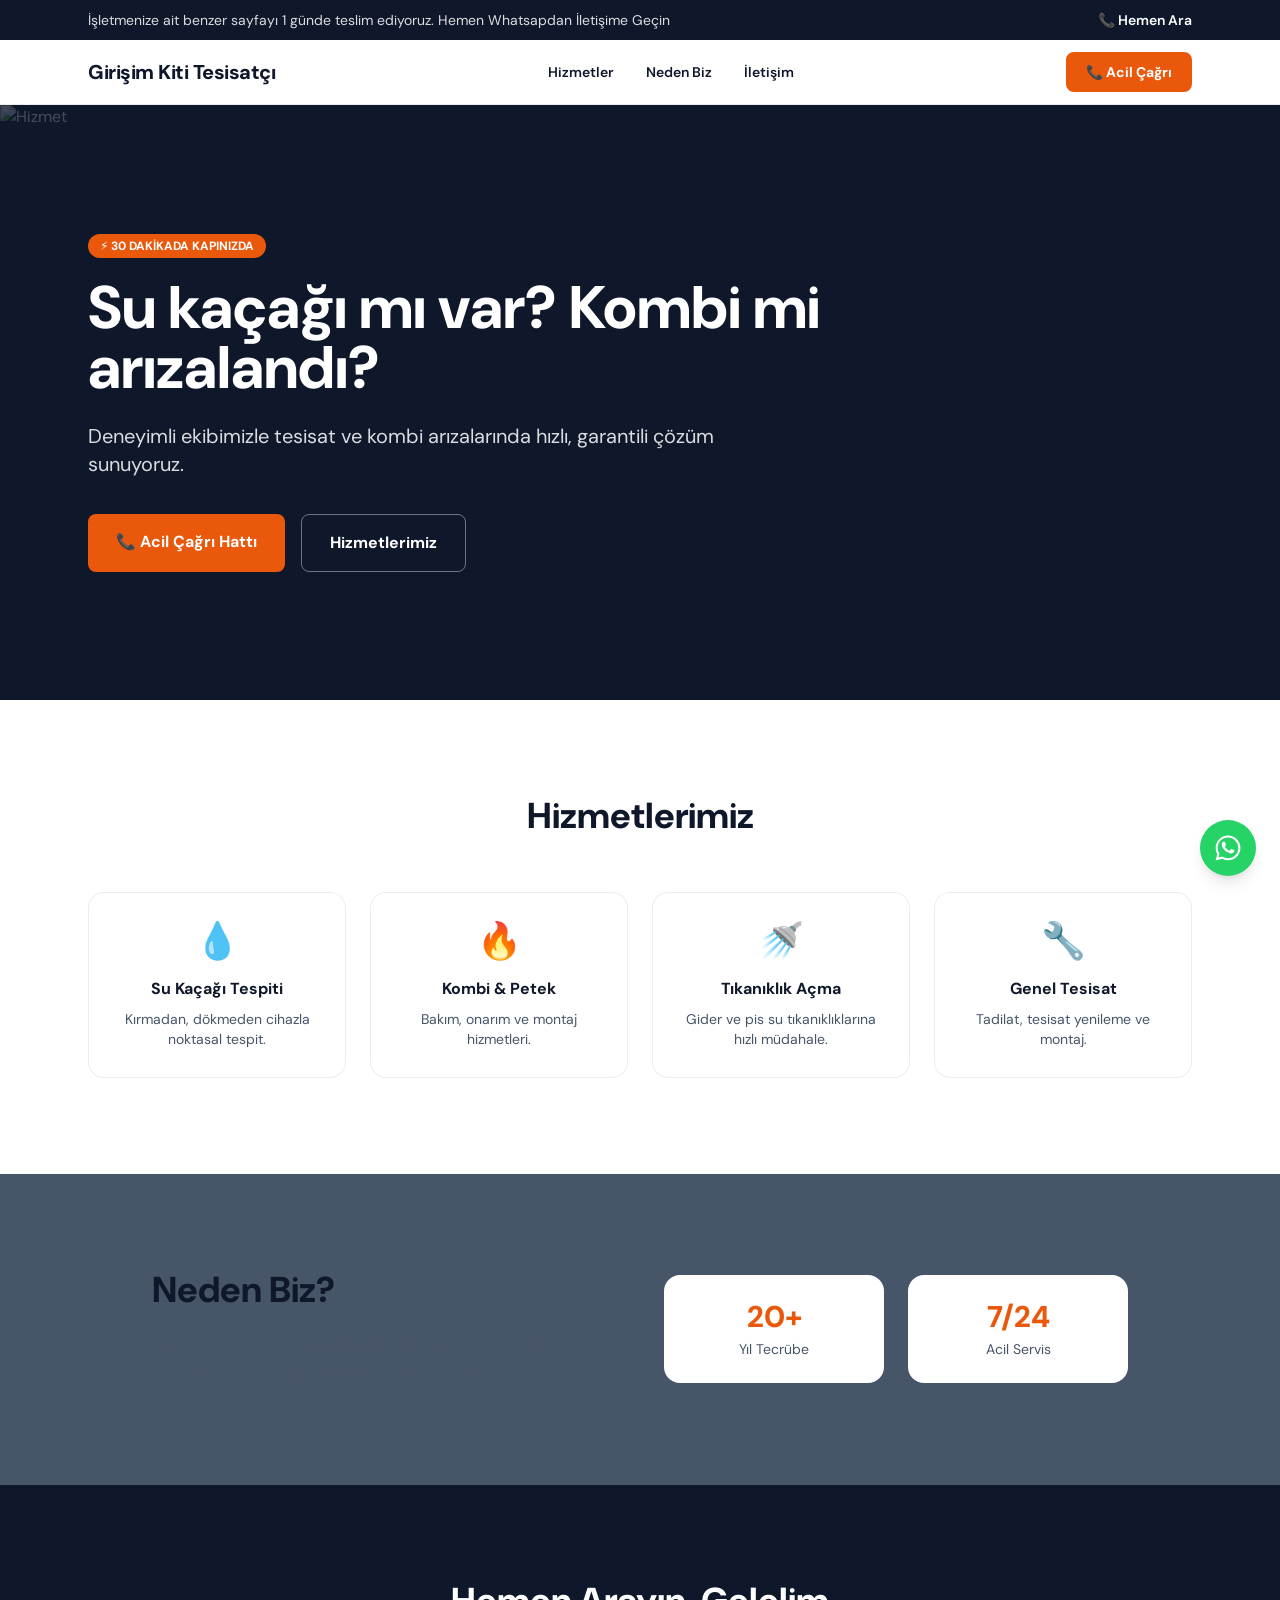
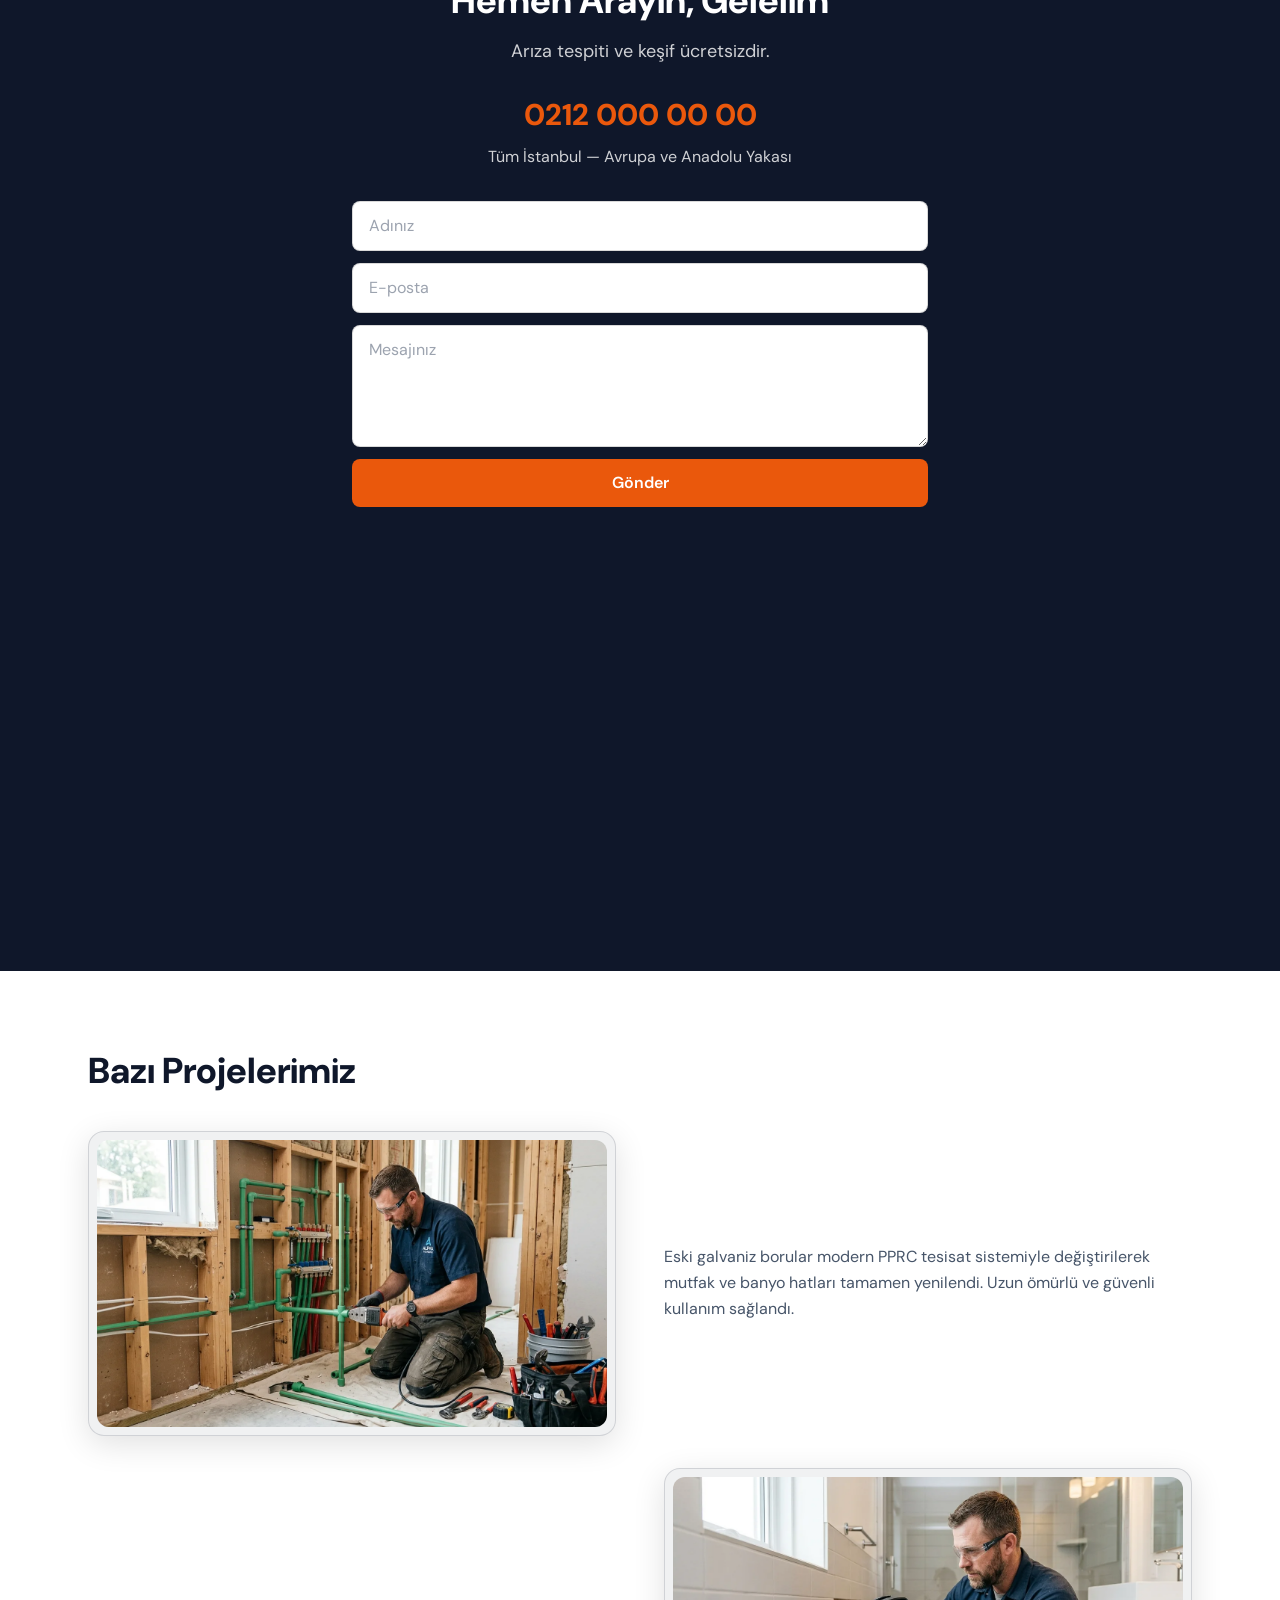
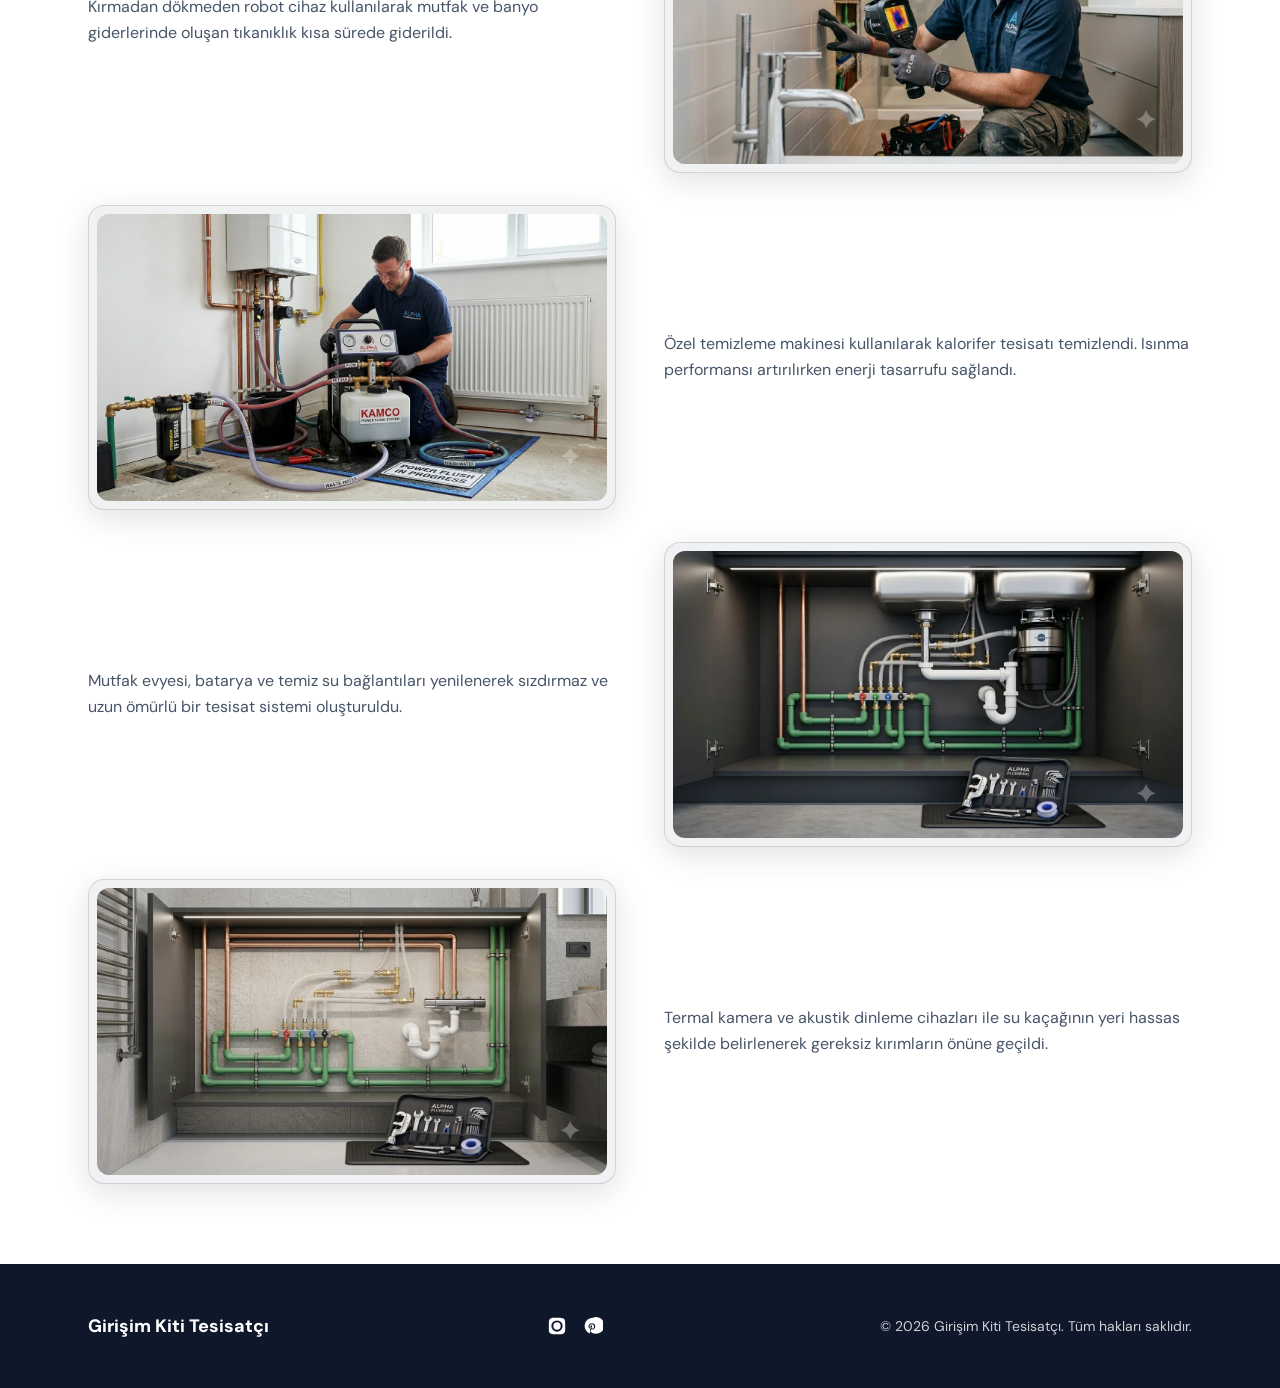
==== samples/girisim-kiti-tesisatci/index.html @ dbe8e526 "örnek usta sitesi eklendi" ====
<!doctype html>
<!-- İçerik şablonu — HİZMET (Usta tarzı). base-hizmet'i devralır. -->
<!--
  WebForge taban layout — HİZMET (yerel hizmet/Usta tarzı, açık, turuncu, Plus Jakarta Sans).
-->
<html lang="tr">
<head>
  
  <meta charset="UTF-8">
  <meta name="viewport" content="width=device-width, initial-scale=1.0">

  <title>Acil Tesisat ve Kombi Servisi</title>
  <meta name="description" content="7/24 acil tesisat, su kaçağı ve kombi servisi. Hızlı, garantili çözüm.">
  <meta name="keywords" content="tesisat, su kaçağı, kombi servisi, acil servis">

  <meta property="og:title" content="Acil Tesisat ve Kombi Servisi">
  <meta property="og:description" content="7/24 acil tesisat, su kaçağı ve kombi servisi. Hızlı, garantili çözüm.">
  <meta property="og:image" content="images/hero.webp">
  <meta property="og:url" content="index.html">
  <meta property="og:type" content="website">

  <!-- JSON-LD (LocalBusiness; yalnız ana sayfa/iletişim). -->
  

  <!-- Seçilen gövde fontu (#6; generator-only). fontLink yoksa base layout'un kendi font <link>'i
       geçerli kalır. theme.css'teki --font-sans bu fontu gövdeye uygular. -->
  
    <link rel="preconnect" href="https://fonts.googleapis.com">
    <link rel="preconnect" href="https://fonts.gstatic.com" crossorigin="crossorigin">
    <link href="https://fonts.googleapis.com/css2?family=DM+Sans:wght@400;500;600;700;800&amp;display=swap" rel="stylesheet">
  

  <!-- Renkler theme.css (CSS custom property); style.css Tailwind CLI ile purge edilmiş tek dosya.
       theme.css ÖNCE yüklenir ki style.css'teki var(--color-*) referansları çözülsün. CDN YOK. -->
  <link rel="stylesheet" href="css/theme.css">
  <link rel="stylesheet" href="css/style.css">

  <!-- Sticky navbar anchor düzeltmesi: #bölüm'e tıklanınca bölüm başlığı sticky header'ın ALTINDA
       kalsın (üstüne binmesin) + yumuşak kaydırma. Tek yerden tüm sayfalara uygulanır. -->
  <style>
    html { scroll-behavior: smooth; scroll-padding-top: 5rem; }
  </style>

  <!-- Search Console doğrulama -->
  
  <!-- Google Analytics (GA4) -->
  
  <!-- Meta (Facebook) Pixel -->
  

  <link rel="preconnect" href="https://fonts.googleapis.com">
  <link rel="preconnect" href="https://fonts.gstatic.com" crossorigin>
  <link href="https://fonts.googleapis.com/css2?family=Plus+Jakarta+Sans:wght@400;500;600;700;800&amp;display=swap" rel="stylesheet">
</head>
<body class="antialiased min-h-screen flex flex-col" style="font-family:var(--font-sans, 'Plus Jakarta Sans',system-ui,sans-serif); background: var(--color-bg); color: var(--color-text);">

  <!-- Üst bilgi şeridi: 7/24 + telefon -->
  <div class="text-sm" style="background: var(--color-text); color: rgba(255,255,255,.85);">
    <div class="max-w-6xl mx-auto px-6 h-10 flex items-center justify-between">
      <span data-feature="announcement">İşletmenize ait benzer sayfayı 1 günde teslim ediyoruz. Hemen Whatsapdan İletişime Geçin</span>
      
      <a href="tel:905066492433" class="font-semibold hover:opacity-80" style="color:#fff;">📞 Hemen Ara</a>
    </div>
  </div>

  <!-- Navbar (sticky beyaz) -->
  <header class="sticky top-0 z-40 border-b" style="background: var(--color-bg); border-color: rgba(0,0,0,.07);">
    <nav class="max-w-6xl mx-auto px-6 h-16 flex items-center justify-between">
      <a href="index.html" class="text-xl font-extrabold tracking-tight" style="color: var(--color-text);">
        <span>Girişim Kiti Tesisatçı</span>
      </a>
      <ul class="hidden md:flex items-center gap-8 text-sm font-semibold">
        <li>
          <a href="#hizmetler" class="transition hover:opacity-70" style="color: var(--color-text);">Hizmetler</a>
        </li>
        <li>
          <a href="#neden-biz" class="transition hover:opacity-70" style="color: var(--color-text);">Neden Biz</a>
        </li>
        <li>
          <a href="#iletisim" class="transition hover:opacity-70" style="color: var(--color-text);">İletişim</a>
        </li>
      </ul>
      <a href="#iletisim" class="hidden md:inline-block text-sm font-bold px-5 py-2.5 rounded-lg transition hover:opacity-90" style="background: var(--color-primary); color:#fff;">📞 Acil Çağrı</a>
      <button type="button" id="nav_toggle" class="md:hidden" aria-label="Menü">
        <span class="block w-6 h-0.5 mb-1" style="background: var(--color-text);"></span>
        <span class="block w-6 h-0.5 mb-1" style="background: var(--color-text);"></span>
        <span class="block w-6 h-0.5" style="background: var(--color-text);"></span>
      </button>
    </nav>
  </header>

  <main class="flex-1">

  <!-- ============================== Hero ============================== -->
  <section class="relative" style="background: var(--color-text); color:#fff;">
    <img id="hero_image" alt="Hizmet" class="absolute inset-0 w-full h-full object-cover transition duration-300 hover:scale-105" style="opacity:.22;" src="https://images.unsplash.com/photo-1581244277943-fe4a9c777189?auto=format&amp;fit=crop&amp;w=1400&amp;q=80">
    <div class="relative max-w-6xl mx-auto px-6 py-24 md:py-32">
      <span id="hero_badge" class="inline-block text-xs font-bold px-3 py-1 rounded-full mb-5 transition duration-300 hover:scale-105" style="background: var(--color-primary); color:#fff;">⚡ 30 DAKİKADA KAPINIZDA</span>
      <h1 id="hero_title" class="text-4xl md:text-6xl font-extrabold leading-[1.1] max-w-3xl transition duration-300 hover:scale-105">Su kaçağı mı var? Kombi mi arızalandı?</h1>
      <p id="hero_text" class="text-lg md:text-xl mt-6 max-w-2xl transition duration-300 hover:scale-105" style="color: rgba(255,255,255,.85);">Deneyimli ekibimizle tesisat ve kombi arızalarında hızlı, garantili çözüm sunuyoruz.</p>
      <div class="mt-9 flex flex-wrap gap-4">
        <a id="hero_cta" href="#iletisim" class="font-bold px-7 py-4 rounded-lg transition hover:opacity-90 duration-300 hover:scale-105" style="background: var(--color-primary); color:#fff;">📞 Acil Çağrı Hattı</a>
        <a href="#hizmetler" class="font-bold px-7 py-4 rounded-lg border transition hover:bg-white hover:text-black" style="border-color: rgba(255,255,255,.4); color:#fff;">Hizmetlerimiz</a>
      </div>
    </div>
  </section>

  <!-- ============================== Hizmetler (Collection: services) ============================== -->
  <section id="hizmetler" class="py-20 md:py-24">
    <div class="max-w-6xl mx-auto px-6">
      <div class="text-center max-w-2xl mx-auto mb-14">
        <h2 id="services_heading" class="text-3xl md:text-4xl font-extrabold transition duration-300 hover:scale-105">Hizmetlerimiz</h2>
      </div>
      <div id="services_list" data-collection="services" class="grid sm:grid-cols-2 lg:grid-cols-4 gap-6">
        <template id="services_list__tpl">
          <div class="p-7 rounded-2xl border text-center transition hover:shadow-lg" style="background: var(--color-bg); border-color: rgba(0,0,0,.07);">
            <div data-field="icon" class="text-4xl mb-4">💧</div>
            <h3 data-field="title" class="font-bold mb-2">Başlık</h3>
            <p data-field="text" class="text-sm" style="color: var(--color-secondary);">Açıklama</p>
          </div>
        </template>
        <div class="p-7 rounded-2xl border text-center transition hover:shadow-lg" style="background: var(--color-bg); border-color: rgba(0,0,0,.07);">
          <div data-field="icon" class="text-4xl mb-4">💧</div>
          <h3 data-field="title" class="font-bold mb-2">Su Kaçağı Tespiti</h3>
          <p data-field="text" class="text-sm" style="color: var(--color-secondary);">Kırmadan, dökmeden cihazla noktasal tespit.</p>
        </div>
        <div class="p-7 rounded-2xl border text-center transition hover:shadow-lg" style="background: var(--color-bg); border-color: rgba(0,0,0,.07);">
          <div data-field="icon" class="text-4xl mb-4">🔥</div>
          <h3 data-field="title" class="font-bold mb-2">Kombi &amp; Petek</h3>
          <p data-field="text" class="text-sm" style="color: var(--color-secondary);">Bakım, onarım ve montaj hizmetleri.</p>
        </div>
        <div class="p-7 rounded-2xl border text-center transition hover:shadow-lg" style="background: var(--color-bg); border-color: rgba(0,0,0,.07);">
          <div data-field="icon" class="text-4xl mb-4">🚿</div>
          <h3 data-field="title" class="font-bold mb-2">Tıkanıklık Açma</h3>
          <p data-field="text" class="text-sm" style="color: var(--color-secondary);">Gider ve pis su tıkanıklıklarına hızlı müdahale.</p>
        </div>
        <div class="p-7 rounded-2xl border text-center transition hover:shadow-lg" style="background: var(--color-bg); border-color: rgba(0,0,0,.07);">
          <div data-field="icon" class="text-4xl mb-4">🔧</div>
          <h3 data-field="title" class="font-bold mb-2">Genel Tesisat</h3>
          <p data-field="text" class="text-sm" style="color: var(--color-secondary);">Tadilat, tesisat yenileme ve montaj.</p>
        </div>
      </div>
    </div>
  </section>

  <!-- ============================== Neden Biz (vizyon/güven) ============================== -->
  <section id="neden-biz" class="py-20 md:py-24" style="background: var(--color-accent);">
    <div class="max-w-5xl mx-auto px-6 grid md:grid-cols-2 gap-12 items-center">
      <div>
        <h2 id="about_heading" class="text-3xl md:text-4xl font-extrabold mb-5 transition duration-300 hover:scale-105">Neden Biz?</h2>
        <p id="vision_text" class="text-lg leading-relaxed transition duration-300 hover:scale-105" style="color: var(--color-secondary);">20 yılı aşkın tecrübe, şeffaf fiyatlandırma ve işçilik garantisi. İşi ilk seferde doğru yapıyoruz.</p>
      </div>
      <div class="grid grid-cols-2 gap-6">
        <div class="p-6 rounded-2xl text-center" style="background: var(--color-bg);">
          <div class="text-3xl font-extrabold" style="color: var(--color-primary);">20+</div>
          <div class="text-sm mt-1" style="color: var(--color-secondary);">Yıl Tecrübe</div>
        </div>
        <div class="p-6 rounded-2xl text-center" style="background: var(--color-bg);">
          <div class="text-3xl font-extrabold" style="color: var(--color-primary);">7/24</div>
          <div class="text-sm mt-1" style="color: var(--color-secondary);">Acil Servis</div>
        </div>
      </div>
    </div>
  </section>

  <!-- ============================== İletişim ============================== -->
  <section id="iletisim" class="py-20 md:py-24" style="background: var(--color-text); color:#fff;">
    <div class="max-w-3xl mx-auto px-6 text-center">
      <h2 id="contact_heading" class="text-3xl md:text-4xl font-extrabold mb-4 transition duration-300 hover:scale-105">Hemen Arayın, Gelelim</h2>
      <p id="contact_text" class="text-lg mb-8 transition duration-300 hover:scale-105" style="color: rgba(255,255,255,.8);">Arıza tespiti ve keşif ücretsizdir.</p>
      <p id="phone_text" class="font-extrabold text-3xl mb-3 transition duration-300 hover:scale-105" style="color: var(--color-primary);">0212 000 00 00</p>
      <p id="address_text" style="color: rgba(255,255,255,.8);" class="transition duration-300 hover:scale-105">Tüm İstanbul — Avrupa ve Anadolu Yakası</p>

      <!-- İletişim formu (etkinse; paylaşılan fragment — çok-sağlayıcı + AJAX + honeypot). -->
      
  <form data-feature="contactForm" method="post" class="max-w-xl mx-auto mt-8 flex flex-col gap-3 text-left" action="https://formsubmit.co/ajax/girisimkiti@hotmail.com">
    <!-- Web3Forms gizli erişim anahtarı (yalnız web3forms sağlayıcısında dolu). -->
    
    <!-- Honeypot (spam tuzağı): insan görmez/boş bırakır, bot doldurur → gönderim reddedilir. -->
    <input type="text" tabindex="-1" autocomplete="off" aria-hidden="true" name="_honey" style="position:absolute;left:-9999px;width:1px;height:1px;opacity:0;">
    <input type="text" name="name" placeholder="Adınız" required class="px-4 py-3 rounded-lg border" style="border-color: rgba(0,0,0,.15);">
    <input type="email" name="email" placeholder="E-posta" required class="px-4 py-3 rounded-lg border" style="border-color: rgba(0,0,0,.15);">
    <textarea name="message" placeholder="Mesajınız" rows="4" required class="px-4 py-3 rounded-lg border" style="border-color: rgba(0,0,0,.15);"></textarea>
    <button type="submit" class="font-semibold px-6 py-3 rounded-lg" style="background: var(--color-primary); color:#fff;">Gönder</button>
    <!-- AJAX durum mesajı (main.js doldurur); JS yoksa gizli kalır. Metinler data-* attribute'larında. -->
    <p data-form-status hidden role="status" aria-live="polite" class="text-sm mt-1" data-success="Mesajınız alındı, teşekkürler! En kısa sürede dönüş yapacağız." data-error="Mesaj gönderilemedi. Lütfen tekrar deneyin veya bizi telefonla arayın."></p>
  </form>


      <div data-feature="googleMaps" class="mt-12">
        <iframe width="100%" height="320" class="rounded-2xl" style="border:0;" loading="lazy" referrerpolicy="no-referrer-when-downgrade" title="Harita" src="https://www.google.com/maps?q=%C3%9Csk%C3%BCdar%2C+%C4%B0stanbul&amp;output=embed"></iframe>
      </div>
    </div>
  </section>

  <!-- Request 2 — kullanıcı-tanımlı özel section'lar (herhangi bir template'e eklenebilir). -->
  <section id="projects" class="py-16 md:py-20"><div class="max-w-6xl mx-auto px-6"><h2 class="text-3xl md:text-4xl font-extrabold mb-10" style="color: var(--color-text);">Bazı Projelerimiz</h2><div id="projects__items" data-collection="projects" class="flex flex-col gap-8"><div data-card class="flex flex-col md:flex-row gap-8 md:gap-12 items-center"><div class="wf-glass rounded-2xl p-2 md:w-1/2"><img data-field="image" src="images/projects_1.webp?v=1" alt="" class="rounded-xl w-full aspect-video object-cover"></div><div data-field="text" class="md:w-1/2 leading-relaxed" style="color: var(--color-secondary);">Eski galvaniz borular modern PPRC tesisat sistemiyle değiştirilerek mutfak ve banyo hatları tamamen yenilendi. Uzun ömürlü ve güvenli kullanım sağlandı.</div></div><div data-card class="flex flex-col md:flex-row-reverse gap-8 md:gap-12 items-center"><div class="wf-glass rounded-2xl p-2 md:w-1/2"><img data-field="image" src="images/projects_2.webp?v=1" alt="" class="rounded-xl w-full aspect-video object-cover"></div><div data-field="text" class="md:w-1/2 leading-relaxed" style="color: var(--color-secondary);">Kırmadan dökmeden robot cihaz kullanılarak mutfak ve banyo giderlerinde oluşan tıkanıklık kısa sürede giderildi.</div></div><div data-card class="flex flex-col md:flex-row gap-8 md:gap-12 items-center"><div class="wf-glass rounded-2xl p-2 md:w-1/2"><img data-field="image" src="images/projects_3.webp?v=1" alt="" class="rounded-xl w-full aspect-video object-cover"></div><div data-field="text" class="md:w-1/2 leading-relaxed" style="color: var(--color-secondary);">Özel temizleme makinesi kullanılarak kalorifer tesisatı temizlendi. Isınma performansı artırılırken enerji tasarrufu sağlandı.</div></div><div data-card class="flex flex-col md:flex-row-reverse gap-8 md:gap-12 items-center"><div class="wf-glass rounded-2xl p-2 md:w-1/2"><img data-field="image" src="images/projects_4.webp?v=1" alt="" class="rounded-xl w-full aspect-video object-cover"></div><div data-field="text" class="md:w-1/2 leading-relaxed" style="color: var(--color-secondary);">Mutfak evyesi, batarya ve temiz su bağlantıları yenilenerek sızdırmaz ve uzun ömürlü bir tesisat sistemi oluşturuldu.</div></div><div data-card class="flex flex-col md:flex-row gap-8 md:gap-12 items-center"><div class="wf-glass rounded-2xl p-2 md:w-1/2"><img data-field="image" src="images/projects_5.webp?v=1" alt="" class="rounded-xl w-full aspect-video object-cover"></div><div data-field="text" class="md:w-1/2 leading-relaxed" style="color: var(--color-secondary);">Termal kamera ve akustik dinleme cihazları ile su kaçağının yeri hassas şekilde belirlenerek gereksiz kırımların önüne geçildi.</div></div></div></div></section>
</main>

  <footer class="py-12 mt-auto" style="background: var(--color-text); color: var(--color-bg);">
    <div class="max-w-6xl mx-auto px-6 flex flex-col md:flex-row justify-between items-center gap-6">
      <span class="font-extrabold text-lg">Girişim Kiti Tesisatçı</span>
      <div class="flex items-center gap-4">
        <a data-social="instagram" href="https://instagram.com/girisimkiti" aria-label="Instagram" rel="noopener" target="_blank" class="hover:opacity-70 transition inline-flex"><svg xmlns="http://www.w3.org/2000/svg" viewBox="0 0 24 24" fill="currentColor" aria-hidden="true" class="w-5 h-5"><path d="M12 2.2c3.2 0 3.6 0 4.85.07 1.17.05 1.8.25 2.23.41.56.22.96.48 1.38.9.42.42.68.82.9 1.38.16.42.36 1.06.41 2.23.06 1.27.07 1.65.07 4.85s-.01 3.58-.07 4.85c-.05 1.17-.25 1.8-.41 2.23a3.7 3.7 0 0 1-.9 1.38c-.42.42-.82.68-1.38.9-.42.16-1.06.36-2.23.41-1.27.06-1.65.07-4.85.07s-3.58-.01-4.85-.07c-1.17-.05-1.8-.25-2.23-.41a3.7 3.7 0 0 1-1.38-.9 3.7 3.7 0 0 1-.9-1.38c-.16-.42-.36-1.06-.41-2.23C2.21 15.58 2.2 15.2 2.2 12s.01-3.58.07-4.85c.05-1.17.25-1.8.41-2.23.22-.56.48-.96.9-1.38.42-.42.82-.68 1.38-.9.42-.16 1.06-.36 2.23-.41C8.42 2.21 8.8 2.2 12 2.2zm0 3.05A6.75 6.75 0 1 0 18.75 12 6.75 6.75 0 0 0 12 5.25zm0 11.13A4.38 4.38 0 1 1 16.38 12 4.38 4.38 0 0 1 12 16.38zm6.96-11.4a1.58 1.58 0 1 1-1.57-1.58 1.58 1.58 0 0 1 1.57 1.58z" /></svg></a><a data-social="pinterest" href="https://www.shopier.com/girisimkiti" aria-label="Pinterest" rel="noopener" target="_blank" class="hover:opacity-70 transition inline-flex"><svg xmlns="http://www.w3.org/2000/svg" viewBox="0 0 24 24" fill="currentColor" aria-hidden="true" class="w-5 h-5"><path d="M12 2a10 10 0 0 0-3.65 19.32c-.05-.78-.1-1.98.02-2.83.11-.78.72-4.98.72-4.98s-.18-.37-.18-.92c0-.86.5-1.5 1.12-1.5.53 0 .79.4.79.88 0 .53-.34 1.33-.51 2.07-.15.62.31 1.12.92 1.12 1.1 0 1.95-1.16 1.95-2.84 0-1.48-1.07-2.52-2.59-2.52a2.69 2.69 0 0 0-2.8 2.7c0 .53.2 1.1.46 1.42.05.06.06.11.04.18l-.17.69c-.03.11-.09.14-.21.08-.78-.36-1.27-1.5-1.27-2.42 0-1.97 1.43-3.78 4.13-3.78 2.17 0 3.85 1.55 3.85 3.61 0 2.16-1.36 3.89-3.25 3.89-.63 0-1.23-.33-1.43-.72l-.39 1.49c-.14.55-.52 1.23-.78 1.65A10 10 0 1 0 12 2z" /></svg></a>
      </div>
      <p class="text-sm opacity-80">
        <span>© 2026</span>
        <span>Girişim Kiti Tesisatçı</span>. Tüm hakları saklıdır.
      </p>
    </div>
  </footer>

  

  <!-- Mobil sabit iletişim çubuğu (alt; tel/whatsapp kısayolları). -->
  <div data-feature="mobileContactBar" class="md:hidden fixed bottom-0 inset-x-0 flex z-40" style="background: var(--color-primary); color: #fff;">
    <a href="tel:905066492433" class="flex-1 text-center py-3 font-semibold">📞 Ara</a>
    <a href="https://wa.me/905066492433?text=Merhaba%2C+Hizmet+%C5%9Fablonunun+benzerinden+firmam+i%C3%A7in+yapt%C4%B1rmak+istiyorum." class="flex-1 text-center py-3 font-semibold" target="_blank" rel="noopener">💬 WhatsApp</a>
  </div>

  <!-- WhatsApp sabit buton (inline SVG logo; ikon fontu/CDN yok). -->
  <a data-feature="whatsapp" href="https://wa.me/905066492433?text=Merhaba%2C+Hizmet+%C5%9Fablonunun+benzerinden+firmam+i%C3%A7in+yapt%C4%B1rmak+istiyorum." class="hidden md:flex fixed bottom-6 right-6 w-14 h-14 rounded-full shadow-lg items-center justify-center z-50 transition hover:scale-105" style="background: #25D366; color: #fff;" target="_blank" rel="noopener" aria-label="WhatsApp ile yazın">
    <svg viewBox="0 0 24 24" width="30" height="30" fill="currentColor" aria-hidden="true">
      <path d="M12.04 2.01c-5.46 0-9.9 4.44-9.9 9.9 0 1.74.46 3.45 1.33 4.95L2.05 22l5.26-1.38a9.86 9.86 0 0 0 4.73 1.21h.01c5.46 0 9.9-4.44 9.9-9.9 0-2.64-1.03-5.13-2.9-7A9.84 9.84 0 0 0 12.04 2zm0 1.67c2.2 0 4.27.86 5.83 2.42a8.2 8.2 0 0 1 2.41 5.82c0 4.54-3.7 8.23-8.24 8.23-1.5 0-2.97-.4-4.26-1.17l-.3-.18-3.12.82.83-3.04-.2-.31a8.17 8.17 0 0 1-1.25-4.35c0-4.54 3.69-8.24 8.24-8.24zm4.52 9.94c-.25-.12-1.47-.72-1.69-.8-.23-.09-.39-.13-.56.12-.16.24-.64.8-.78.97-.15.16-.29.18-.54.06-.25-.13-1.05-.39-2-1.23a7.5 7.5 0 0 1-1.38-1.72c-.14-.25-.01-.38.11-.5.11-.12.25-.3.37-.44.13-.15.17-.25.25-.42.08-.16.04-.31-.02-.43-.06-.12-.56-1.35-.77-1.84-.2-.48-.41-.42-.56-.42l-.48-.01c-.17 0-.43.06-.66.31-.22.25-.86.85-.86 2.07 0 1.22.89 2.4 1.01 2.56.13.17 1.75 2.67 4.23 3.74.59.26 1.05.41 1.41.52.59.19 1.13.16 1.56.1.47-.07 1.47-.6 1.67-1.18.21-.58.21-1.07.15-1.18-.06-.1-.22-.16-.47-.29z" />
    </svg>
  </a>

  <!-- "Yukarı çık" butonu. -->
  <button type="button" id="back_to_top" data-feature="backToTop" class="fixed bottom-6 left-6 rounded-full w-11 h-11 shadow-lg z-40" style="background: var(--color-primary); color: #fff;" aria-label="Yukarı çık">↑</button>

  <!-- Çerez/KVKK onay bandı. -->
  

  <script src="js/main.js"></script>

</body>
</html>
---- samples/girisim-kiti-tesisatci/css/theme.css ----
/* WebForge — tema renkleri (CSS custom property). Editör yalnız bu değerleri değiştirir; Tailwind yeniden derlenmez. */
:root {
  --color-bg: #ffffff;
  --color-primary: #ea580c;
  --color-secondary: #475569;
  --color-text: #0f172a;
  --color-accent: #475569;
  --font-sans: 'DM Sans', system-ui, sans-serif;
}

/* WebForge — yeniden kullanılabilir cam (glassmorphic) kart; tema-duyarlı, her zeminde görünür. */
.wf-glass {
  background: color-mix(in srgb, var(--color-text) 6%, transparent);
  border: 1px solid color-mix(in srgb, var(--color-text) 14%, transparent);
  -webkit-backdrop-filter: blur(12px);
  backdrop-filter: blur(12px);
  box-shadow: 0 8px 32px rgba(0, 0, 0, 0.12);
}
---- samples/girisim-kiti-tesisatci/css/style.css ----
*,:after,:before{--tw-border-spacing-x:0;--tw-border-spacing-y:0;--tw-translate-x:0;--tw-translate-y:0;--tw-rotate:0;--tw-skew-x:0;--tw-skew-y:0;--tw-scale-x:1;--tw-scale-y:1;--tw-pan-x: ;--tw-pan-y: ;--tw-pinch-zoom: ;--tw-scroll-snap-strictness:proximity;--tw-gradient-from-position: ;--tw-gradient-via-position: ;--tw-gradient-to-position: ;--tw-ordinal: ;--tw-slashed-zero: ;--tw-numeric-figure: ;--tw-numeric-spacing: ;--tw-numeric-fraction: ;--tw-ring-inset: ;--tw-ring-offset-width:0px;--tw-ring-offset-color:#fff;--tw-ring-color:rgba(59,130,246,.5);--tw-ring-offset-shadow:0 0 #0000;--tw-ring-shadow:0 0 #0000;--tw-shadow:0 0 #0000;--tw-shadow-colored:0 0 #0000;--tw-blur: ;--tw-brightness: ;--tw-contrast: ;--tw-grayscale: ;--tw-hue-rotate: ;--tw-invert: ;--tw-saturate: ;--tw-sepia: ;--tw-drop-shadow: ;--tw-backdrop-blur: ;--tw-backdrop-brightness: ;--tw-backdrop-contrast: ;--tw-backdrop-grayscale: ;--tw-backdrop-hue-rotate: ;--tw-backdrop-invert: ;--tw-backdrop-opacity: ;--tw-backdrop-saturate: ;--tw-backdrop-sepia: ;--tw-contain-size: ;--tw-contain-layout: ;--tw-contain-paint: ;--tw-contain-style: }::backdrop{--tw-border-spacing-x:0;--tw-border-spacing-y:0;--tw-translate-x:0;--tw-translate-y:0;--tw-rotate:0;--tw-skew-x:0;--tw-skew-y:0;--tw-scale-x:1;--tw-scale-y:1;--tw-pan-x: ;--tw-pan-y: ;--tw-pinch-zoom: ;--tw-scroll-snap-strictness:proximity;--tw-gradient-from-position: ;--tw-gradient-via-position: ;--tw-gradient-to-position: ;--tw-ordinal: ;--tw-slashed-zero: ;--tw-numeric-figure: ;--tw-numeric-spacing: ;--tw-numeric-fraction: ;--tw-ring-inset: ;--tw-ring-offset-width:0px;--tw-ring-offset-color:#fff;--tw-ring-color:rgba(59,130,246,.5);--tw-ring-offset-shadow:0 0 #0000;--tw-ring-shadow:0 0 #0000;--tw-shadow:0 0 #0000;--tw-shadow-colored:0 0 #0000;--tw-blur: ;--tw-brightness: ;--tw-contrast: ;--tw-grayscale: ;--tw-hue-rotate: ;--tw-invert: ;--tw-saturate: ;--tw-sepia: ;--tw-drop-shadow: ;--tw-backdrop-blur: ;--tw-backdrop-brightness: ;--tw-backdrop-contrast: ;--tw-backdrop-grayscale: ;--tw-backdrop-hue-rotate: ;--tw-backdrop-invert: ;--tw-backdrop-opacity: ;--tw-backdrop-saturate: ;--tw-backdrop-sepia: ;--tw-contain-size: ;--tw-contain-layout: ;--tw-contain-paint: ;--tw-contain-style: }/*! tailwindcss v3.4.17 | MIT License | https://tailwindcss.com*/*,:after,:before{border:0 solid #e5e7eb;box-sizing:border-box}:after,:before{--tw-content:""}:host,html{line-height:1.5;-webkit-text-size-adjust:100%;font-family:ui-sans-serif,system-ui,sans-serif,Apple Color Emoji,Segoe UI Emoji,Segoe UI Symbol,Noto Color Emoji;font-feature-settings:normal;font-variation-settings:normal;-moz-tab-size:4;-o-tab-size:4;tab-size:4;-webkit-tap-highlight-color:transparent}body{line-height:inherit;margin:0}hr{border-top-width:1px;color:inherit;height:0}abbr:where([title]){-webkit-text-decoration:underline dotted;text-decoration:underline dotted}h1,h2,h3,h4,h5,h6{font-size:inherit;font-weight:inherit}a{color:inherit;text-decoration:inherit}b,strong{font-weight:bolder}code,kbd,pre,samp{font-family:ui-monospace,SFMono-Regular,Menlo,Monaco,Consolas,Liberation Mono,Courier New,monospace;font-feature-settings:normal;font-size:1em;font-variation-settings:normal}small{font-size:80%}sub,sup{font-size:75%;line-height:0;position:relative;vertical-align:baseline}sub{bottom:-.25em}sup{top:-.5em}table{border-collapse:collapse;border-color:inherit;text-indent:0}button,input,optgroup,select,textarea{color:inherit;font-family:inherit;font-feature-settings:inherit;font-size:100%;font-variation-settings:inherit;font-weight:inherit;letter-spacing:inherit;line-height:inherit;margin:0;padding:0}button,select{text-transform:none}button,input:where([type=button]),input:where([type=reset]),input:where([type=submit]){-webkit-appearance:button;background-color:transparent;background-image:none}:-moz-focusring{outline:auto}:-moz-ui-invalid{box-shadow:none}progress{vertical-align:baseline}::-webkit-inner-spin-button,::-webkit-outer-spin-button{height:auto}[type=search]{-webkit-appearance:textfield;outline-offset:-2px}::-webkit-search-decoration{-webkit-appearance:none}::-webkit-file-upload-button{-webkit-appearance:button;font:inherit}summary{display:list-item}blockquote,dd,dl,figure,h1,h2,h3,h4,h5,h6,hr,p,pre{margin:0}fieldset{margin:0}fieldset,legend{padding:0}menu,ol,ul{list-style:none;margin:0;padding:0}dialog{padding:0}textarea{resize:vertical}input::-moz-placeholder,textarea::-moz-placeholder{color:#9ca3af;opacity:1}input::placeholder,textarea::placeholder{color:#9ca3af;opacity:1}[role=button],button{cursor:pointer}:disabled{cursor:default}audio,canvas,embed,iframe,img,object,svg,video{display:block;vertical-align:middle}img,video{height:auto;max-width:100%}[hidden]:where(:not([hidden=until-found])){display:none}.fixed{position:fixed}.absolute{position:absolute}.relative{position:relative}.sticky{position:sticky}.inset-0{inset:0}.inset-x-0{left:0;right:0}.bottom-0{bottom:0}.bottom-6{bottom:1.5rem}.left-6{left:1.5rem}.right-6{right:1.5rem}.top-0{top:0}.z-40{z-index:40}.z-50{z-index:50}.mx-auto{margin-left:auto;margin-right:auto}.mb-1{margin-bottom:.25rem}.mb-10{margin-bottom:2.5rem}.mb-14{margin-bottom:3.5rem}.mb-2{margin-bottom:.5rem}.mb-3{margin-bottom:.75rem}.mb-4{margin-bottom:1rem}.mb-5{margin-bottom:1.25rem}.mb-8{margin-bottom:2rem}.mt-1{margin-top:.25rem}.mt-12{margin-top:3rem}.mt-6{margin-top:1.5rem}.mt-8{margin-top:2rem}.mt-9{margin-top:2.25rem}.mt-auto{margin-top:auto}.block{display:block}.inline-block{display:inline-block}.inline{display:inline}.flex{display:flex}.inline-flex{display:inline-flex}.grid{display:grid}.hidden{display:none}.aspect-video{aspect-ratio:16/9}.h-0\.5{height:.125rem}.h-10{height:2.5rem}.h-11{height:2.75rem}.h-14{height:3.5rem}.h-16{height:4rem}.h-5{height:1.25rem}.h-full{height:100%}.min-h-screen{min-height:100vh}.w-11{width:2.75rem}.w-14{width:3.5rem}.w-5{width:1.25rem}.w-6{width:1.5rem}.w-full{width:100%}.max-w-2xl{max-width:42rem}.max-w-3xl{max-width:48rem}.max-w-5xl{max-width:64rem}.max-w-6xl{max-width:72rem}.max-w-xl{max-width:36rem}.flex-1{flex:1 1 0%}.grid-cols-2{grid-template-columns:repeat(2,minmax(0,1fr))}.flex-col{flex-direction:column}.flex-wrap{flex-wrap:wrap}.items-center{align-items:center}.justify-center{justify-content:center}.justify-between{justify-content:space-between}.gap-12{gap:3rem}.gap-3{gap:.75rem}.gap-4{gap:1rem}.gap-6{gap:1.5rem}.gap-8{gap:2rem}.rounded-2xl{border-radius:1rem}.rounded-full{border-radius:9999px}.rounded-lg{border-radius:.5rem}.rounded-xl{border-radius:.75rem}.border{border-width:1px}.border-b{border-bottom-width:1px}.object-cover{-o-object-fit:cover;object-fit:cover}.p-2{padding:.5rem}.p-6{padding:1.5rem}.p-7{padding:1.75rem}.px-3{padding-left:.75rem;padding-right:.75rem}.px-4{padding-left:1rem;padding-right:1rem}.px-5{padding-left:1.25rem;padding-right:1.25rem}.px-6{padding-left:1.5rem;padding-right:1.5rem}.px-7{padding-left:1.75rem;padding-right:1.75rem}.py-1{padding-bottom:.25rem;padding-top:.25rem}.py-12{padding-bottom:3rem;padding-top:3rem}.py-16{padding-bottom:4rem;padding-top:4rem}.py-2\.5{padding-bottom:.625rem;padding-top:.625rem}.py-20{padding-bottom:5rem;padding-top:5rem}.py-24{padding-bottom:6rem;padding-top:6rem}.py-3{padding-bottom:.75rem;padding-top:.75rem}.py-4{padding-bottom:1rem;padding-top:1rem}.text-left{text-align:left}.text-center{text-align:center}.text-3xl{font-size:1.875rem;line-height:2.25rem}.text-4xl{font-size:2.25rem;line-height:2.5rem}.text-lg{font-size:1.125rem;line-height:1.75rem}.text-sm{font-size:.875rem;line-height:1.25rem}.text-xl{font-size:1.25rem;line-height:1.75rem}.text-xs{font-size:.75rem;line-height:1rem}.font-bold{font-weight:700}.font-extrabold{font-weight:800}.font-semibold{font-weight:600}.leading-\[1\.1\]{line-height:1.1}.leading-relaxed{line-height:1.625}.tracking-tight{letter-spacing:-.025em}.antialiased{-webkit-font-smoothing:antialiased;-moz-osx-font-smoothing:grayscale}.opacity-80{opacity:.8}.shadow-lg{--tw-shadow:0 10px 15px -3px rgba(0,0,0,.1),0 4px 6px -4px rgba(0,0,0,.1);--tw-shadow-colored:0 10px 15px -3px var(--tw-shadow-color),0 4px 6px -4px var(--tw-shadow-color);box-shadow:var(--tw-ring-offset-shadow,0 0 #0000),var(--tw-ring-shadow,0 0 #0000),var(--tw-shadow)}.transition{transition-duration:.15s;transition-property:color,background-color,border-color,text-decoration-color,fill,stroke,opacity,box-shadow,transform,filter,-webkit-backdrop-filter;transition-property:color,background-color,border-color,text-decoration-color,fill,stroke,opacity,box-shadow,transform,filter,backdrop-filter;transition-property:color,background-color,border-color,text-decoration-color,fill,stroke,opacity,box-shadow,transform,filter,backdrop-filter,-webkit-backdrop-filter;transition-timing-function:cubic-bezier(.4,0,.2,1)}.duration-300{transition-duration:.3s}.hover\:scale-105:hover{--tw-scale-x:1.05;--tw-scale-y:1.05;transform:translate(var(--tw-translate-x),var(--tw-translate-y)) rotate(var(--tw-rotate)) skewX(var(--tw-skew-x)) skewY(var(--tw-skew-y)) scaleX(var(--tw-scale-x)) scaleY(var(--tw-scale-y))}.hover\:bg-white:hover{--tw-bg-opacity:1;background-color:rgb(255 255 255/var(--tw-bg-opacity,1))}.hover\:text-black:hover{--tw-text-opacity:1;color:rgb(0 0 0/var(--tw-text-opacity,1))}.hover\:opacity-70:hover{opacity:.7}.hover\:opacity-80:hover{opacity:.8}.hover\:opacity-90:hover{opacity:.9}.hover\:shadow-lg:hover{--tw-shadow:0 10px 15px -3px rgba(0,0,0,.1),0 4px 6px -4px rgba(0,0,0,.1);--tw-shadow-colored:0 10px 15px -3px var(--tw-shadow-color),0 4px 6px -4px var(--tw-shadow-color);box-shadow:var(--tw-ring-offset-shadow,0 0 #0000),var(--tw-ring-shadow,0 0 #0000),var(--tw-shadow)}@media (min-width:640px){.sm\:grid-cols-2{grid-template-columns:repeat(2,minmax(0,1fr))}}@media (min-width:768px){.md\:inline-block{display:inline-block}.md\:flex{display:flex}.md\:hidden{display:none}.md\:w-1\/2{width:50%}.md\:grid-cols-2{grid-template-columns:repeat(2,minmax(0,1fr))}.md\:flex-row{flex-direction:row}.md\:flex-row-reverse{flex-direction:row-reverse}.md\:gap-12{gap:3rem}.md\:py-20{padding-bottom:5rem;padding-top:5rem}.md\:py-24{padding-bottom:6rem;padding-top:6rem}.md\:py-32{padding-bottom:8rem;padding-top:8rem}.md\:text-4xl{font-size:2.25rem;line-height:2.5rem}.md\:text-6xl{font-size:3.75rem;line-height:1}.md\:text-xl{font-size:1.25rem;line-height:1.75rem}}@media (min-width:1024px){.lg\:grid-cols-4{grid-template-columns:repeat(4,minmax(0,1fr))}}
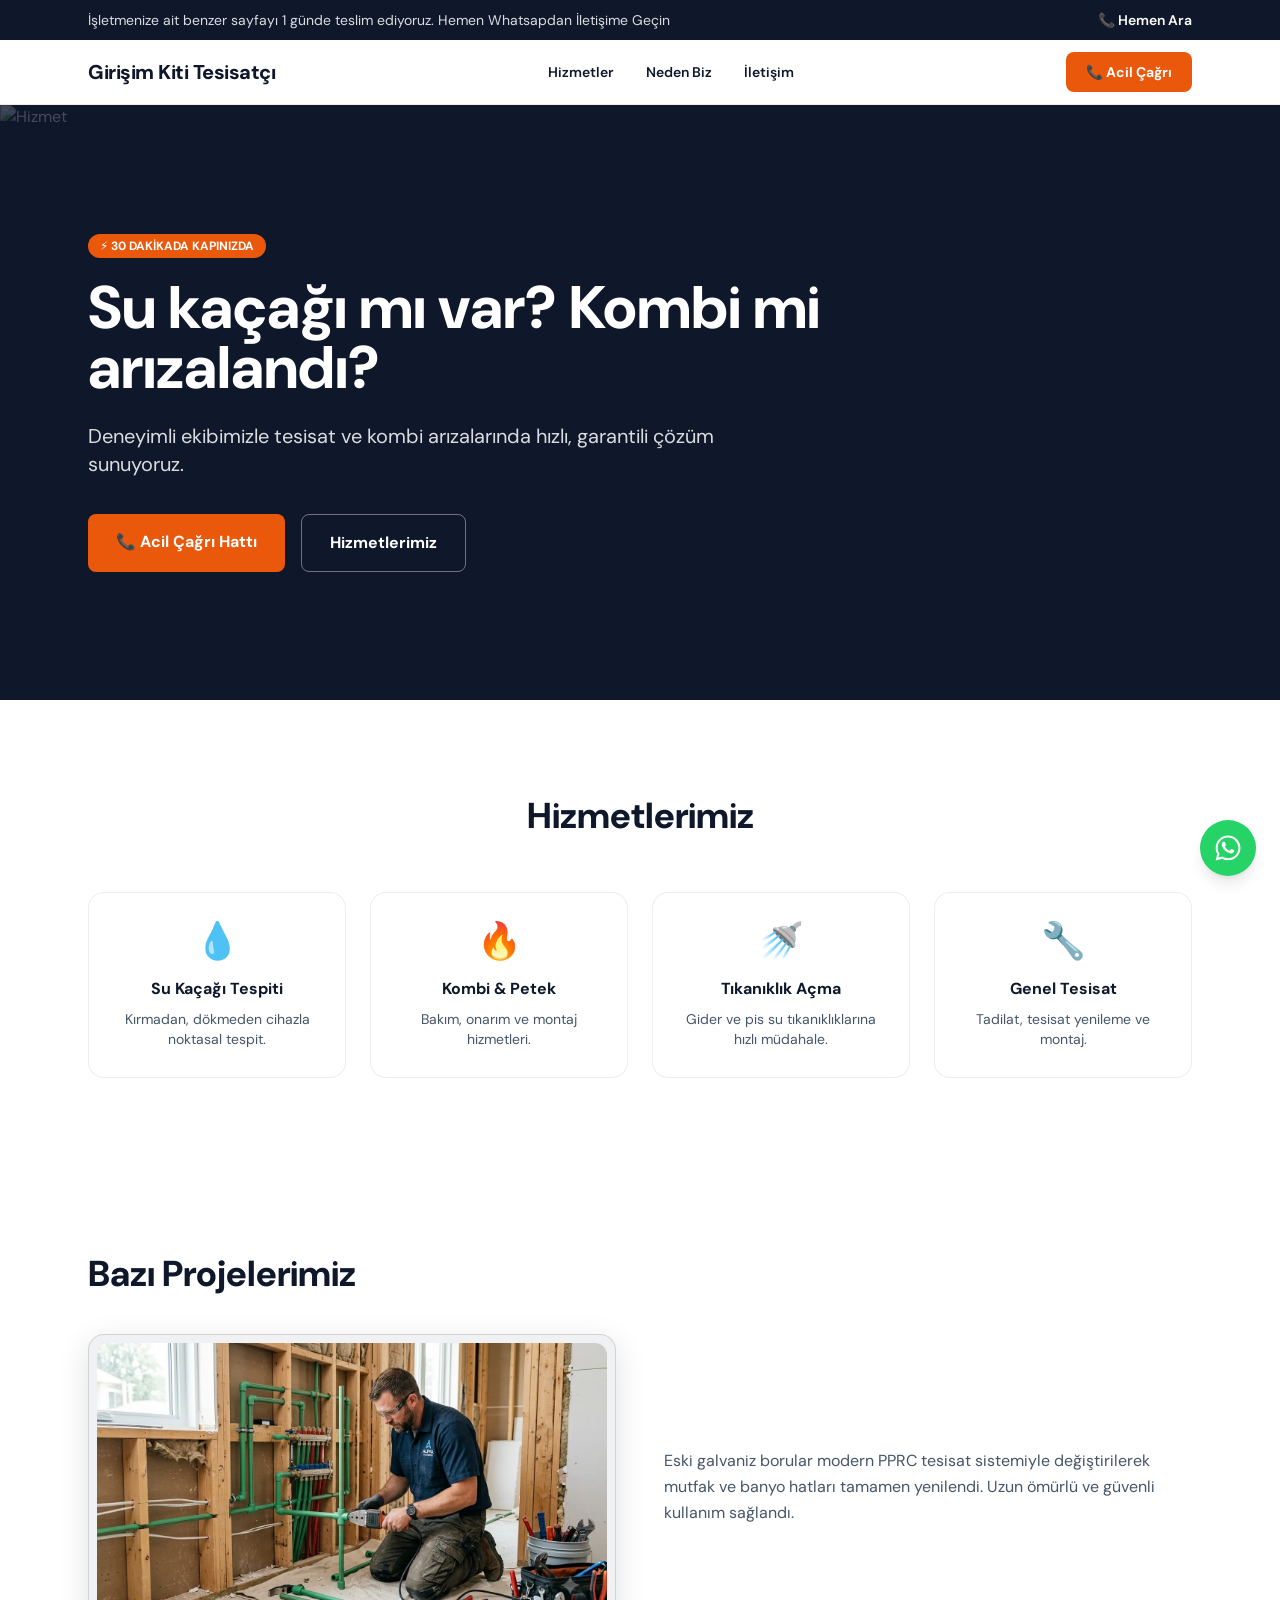
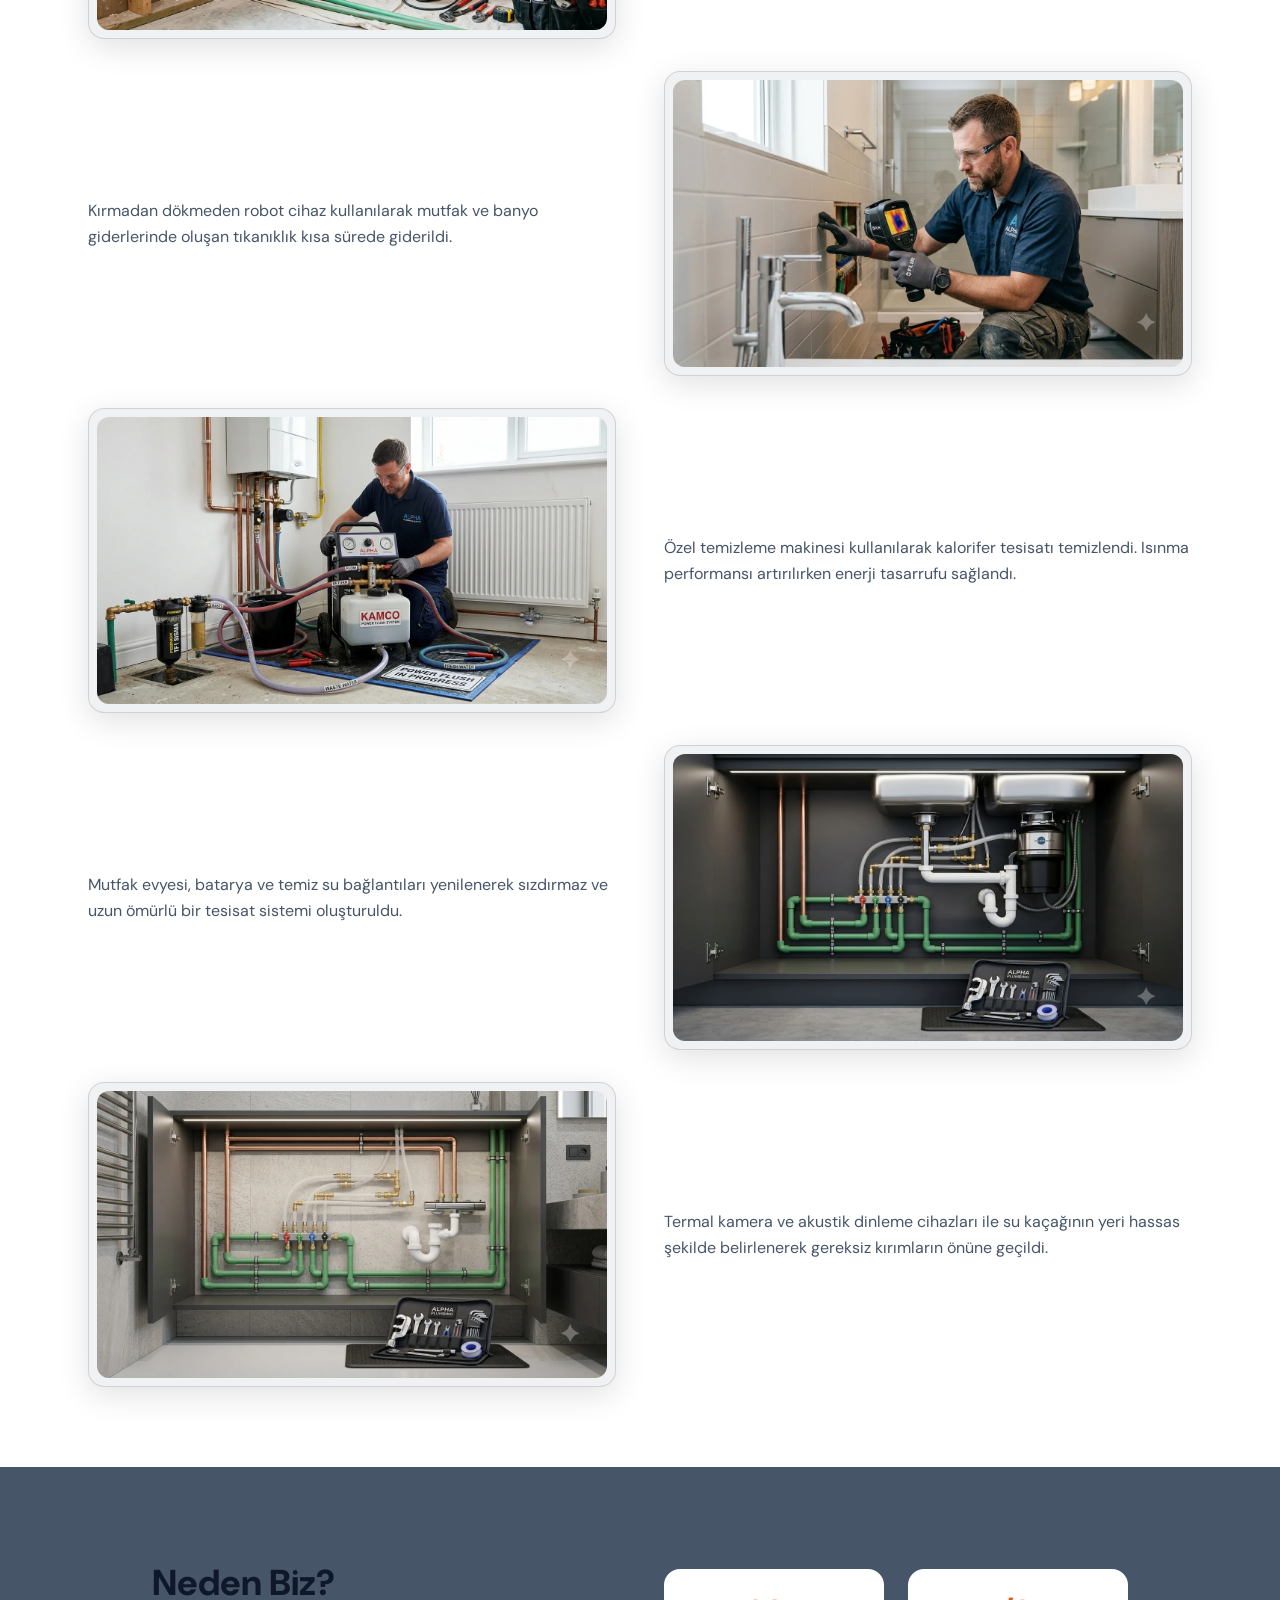
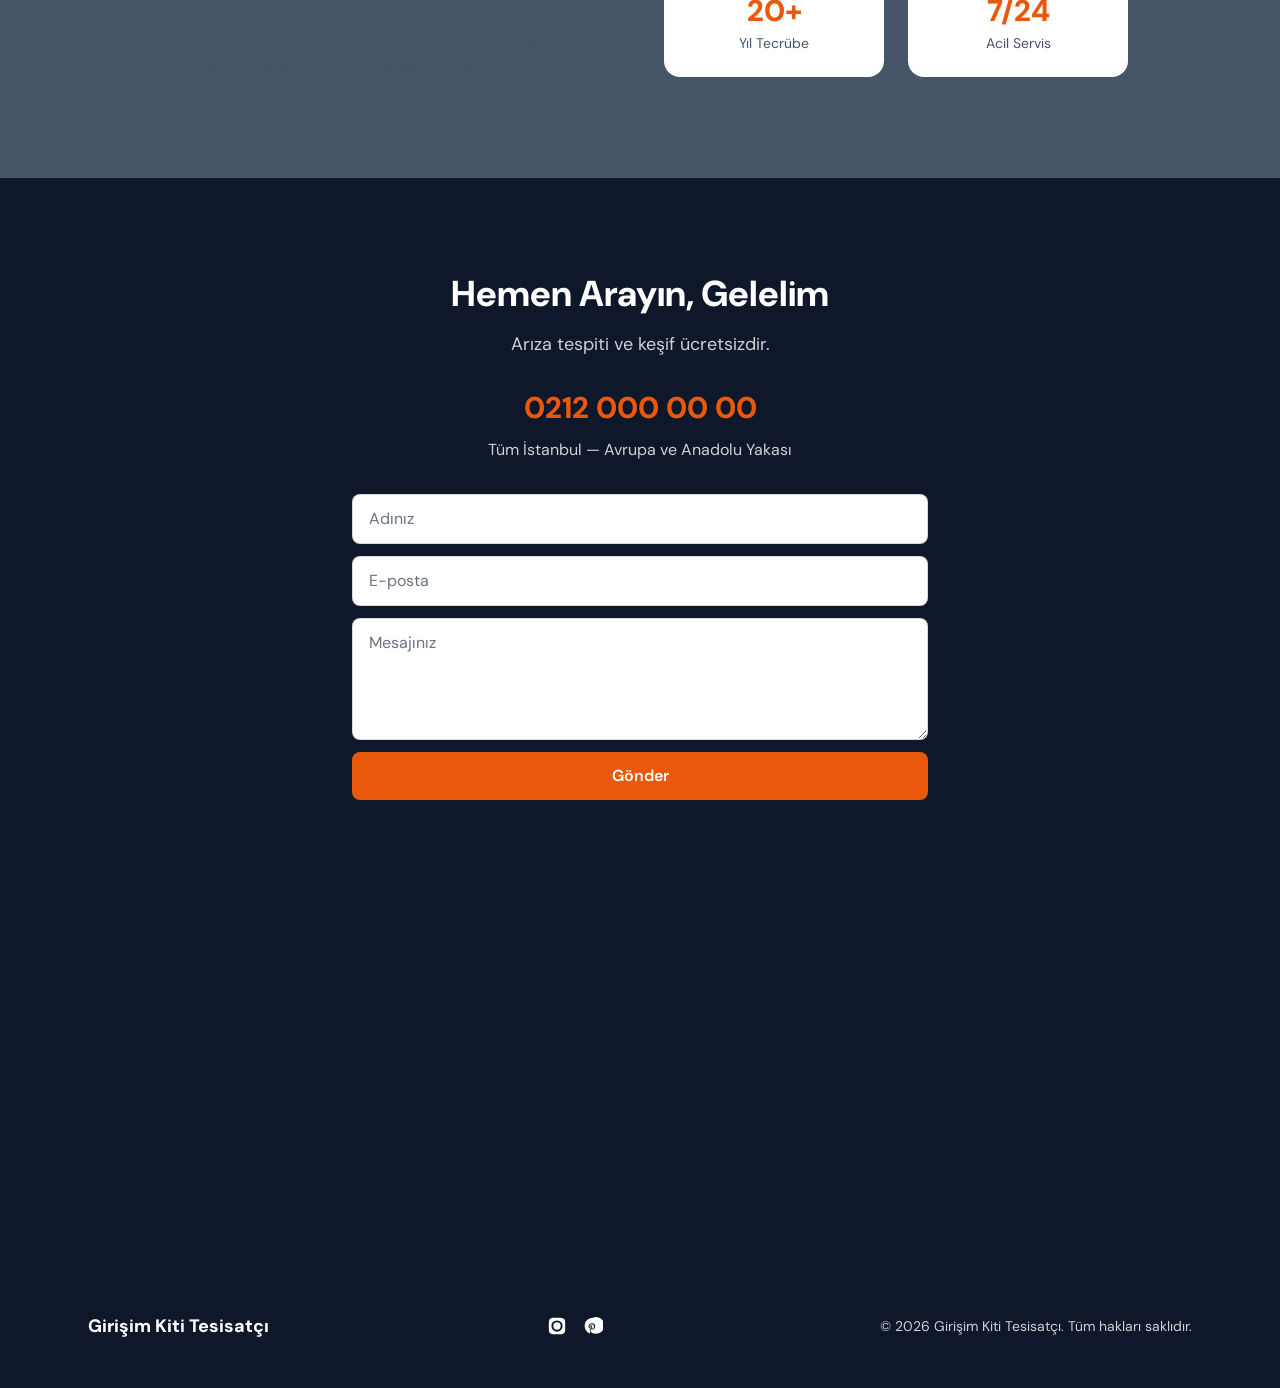
==== commit 95fa0ac2: "Tesisatçı örnek sitesi güncellendi" ====
--- a/samples/girisim-kiti-tesisatci/index.html
+++ b/samples/girisim-kiti-tesisatci/index.html
@@ -141,7 +141,7 @@
         </div>
       </div>
     </div>
-  </section>
+  </section><section id="projects" class="py-16 md:py-20"><div class="max-w-6xl mx-auto px-6"><h2 class="text-3xl md:text-4xl font-extrabold mb-10" style="color: var(--color-text);">Bazı Projelerimiz</h2><div id="projects__items" data-collection="projects" class="flex flex-col gap-8"><div data-card class="flex flex-col md:flex-row gap-8 md:gap-12 items-center"><div class="wf-glass rounded-2xl p-2 md:w-1/2"><img data-field="image" src="images/projects_1.webp?v=1" alt="" class="rounded-xl w-full aspect-video object-cover"></div><div data-field="text" class="md:w-1/2 leading-relaxed" style="color: var(--color-secondary);">Eski galvaniz borular modern PPRC tesisat sistemiyle değiştirilerek mutfak ve banyo hatları tamamen yenilendi. Uzun ömürlü ve güvenli kullanım sağlandı.</div></div><div data-card class="flex flex-col md:flex-row-reverse gap-8 md:gap-12 items-center"><div class="wf-glass rounded-2xl p-2 md:w-1/2"><img data-field="image" src="images/projects_2.webp?v=1" alt="" class="rounded-xl w-full aspect-video object-cover"></div><div data-field="text" class="md:w-1/2 leading-relaxed" style="color: var(--color-secondary);">Kırmadan dökmeden robot cihaz kullanılarak mutfak ve banyo giderlerinde oluşan tıkanıklık kısa sürede giderildi.</div></div><div data-card class="flex flex-col md:flex-row gap-8 md:gap-12 items-center"><div class="wf-glass rounded-2xl p-2 md:w-1/2"><img data-field="image" src="images/projects_3.webp?v=1" alt="" class="rounded-xl w-full aspect-video object-cover"></div><div data-field="text" class="md:w-1/2 leading-relaxed" style="color: var(--color-secondary);">Özel temizleme makinesi kullanılarak kalorifer tesisatı temizlendi. Isınma performansı artırılırken enerji tasarrufu sağlandı.</div></div><div data-card class="flex flex-col md:flex-row-reverse gap-8 md:gap-12 items-center"><div class="wf-glass rounded-2xl p-2 md:w-1/2"><img data-field="image" src="images/projects_4.webp?v=1" alt="" class="rounded-xl w-full aspect-video object-cover"></div><div data-field="text" class="md:w-1/2 leading-relaxed" style="color: var(--color-secondary);">Mutfak evyesi, batarya ve temiz su bağlantıları yenilenerek sızdırmaz ve uzun ömürlü bir tesisat sistemi oluşturuldu.</div></div><div data-card class="flex flex-col md:flex-row gap-8 md:gap-12 items-center"><div class="wf-glass rounded-2xl p-2 md:w-1/2"><img data-field="image" src="images/projects_5.webp?v=1" alt="" class="rounded-xl w-full aspect-video object-cover"></div><div data-field="text" class="md:w-1/2 leading-relaxed" style="color: var(--color-secondary);">Termal kamera ve akustik dinleme cihazları ile su kaçağının yeri hassas şekilde belirlenerek gereksiz kırımların önüne geçildi.</div></div></div></div></section>
 
   <!-- ============================== Neden Biz (vizyon/güven) ============================== -->
   <section id="neden-biz" class="py-20 md:py-24" style="background: var(--color-accent);">
@@ -194,14 +194,14 @@
   </section>
 
   <!-- Request 2 — kullanıcı-tanımlı özel section'lar (herhangi bir template'e eklenebilir). -->
-  <section id="projects" class="py-16 md:py-20"><div class="max-w-6xl mx-auto px-6"><h2 class="text-3xl md:text-4xl font-extrabold mb-10" style="color: var(--color-text);">Bazı Projelerimiz</h2><div id="projects__items" data-collection="projects" class="flex flex-col gap-8"><div data-card class="flex flex-col md:flex-row gap-8 md:gap-12 items-center"><div class="wf-glass rounded-2xl p-2 md:w-1/2"><img data-field="image" src="images/projects_1.webp?v=1" alt="" class="rounded-xl w-full aspect-video object-cover"></div><div data-field="text" class="md:w-1/2 leading-relaxed" style="color: var(--color-secondary);">Eski galvaniz borular modern PPRC tesisat sistemiyle değiştirilerek mutfak ve banyo hatları tamamen yenilendi. Uzun ömürlü ve güvenli kullanım sağlandı.</div></div><div data-card class="flex flex-col md:flex-row-reverse gap-8 md:gap-12 items-center"><div class="wf-glass rounded-2xl p-2 md:w-1/2"><img data-field="image" src="images/projects_2.webp?v=1" alt="" class="rounded-xl w-full aspect-video object-cover"></div><div data-field="text" class="md:w-1/2 leading-relaxed" style="color: var(--color-secondary);">Kırmadan dökmeden robot cihaz kullanılarak mutfak ve banyo giderlerinde oluşan tıkanıklık kısa sürede giderildi.</div></div><div data-card class="flex flex-col md:flex-row gap-8 md:gap-12 items-center"><div class="wf-glass rounded-2xl p-2 md:w-1/2"><img data-field="image" src="images/projects_3.webp?v=1" alt="" class="rounded-xl w-full aspect-video object-cover"></div><div data-field="text" class="md:w-1/2 leading-relaxed" style="color: var(--color-secondary);">Özel temizleme makinesi kullanılarak kalorifer tesisatı temizlendi. Isınma performansı artırılırken enerji tasarrufu sağlandı.</div></div><div data-card class="flex flex-col md:flex-row-reverse gap-8 md:gap-12 items-center"><div class="wf-glass rounded-2xl p-2 md:w-1/2"><img data-field="image" src="images/projects_4.webp?v=1" alt="" class="rounded-xl w-full aspect-video object-cover"></div><div data-field="text" class="md:w-1/2 leading-relaxed" style="color: var(--color-secondary);">Mutfak evyesi, batarya ve temiz su bağlantıları yenilenerek sızdırmaz ve uzun ömürlü bir tesisat sistemi oluşturuldu.</div></div><div data-card class="flex flex-col md:flex-row gap-8 md:gap-12 items-center"><div class="wf-glass rounded-2xl p-2 md:w-1/2"><img data-field="image" src="images/projects_5.webp?v=1" alt="" class="rounded-xl w-full aspect-video object-cover"></div><div data-field="text" class="md:w-1/2 leading-relaxed" style="color: var(--color-secondary);">Termal kamera ve akustik dinleme cihazları ile su kaçağının yeri hassas şekilde belirlenerek gereksiz kırımların önüne geçildi.</div></div></div></div></section>
+  
 </main>
 
   <footer class="py-12 mt-auto" style="background: var(--color-text); color: var(--color-bg);">
     <div class="max-w-6xl mx-auto px-6 flex flex-col md:flex-row justify-between items-center gap-6">
       <span class="font-extrabold text-lg">Girişim Kiti Tesisatçı</span>
       <div class="flex items-center gap-4">
-        <a data-social="instagram" href="https://instagram.com/girisimkiti" aria-label="Instagram" rel="noopener" target="_blank" class="hover:opacity-70 transition inline-flex"><svg xmlns="http://www.w3.org/2000/svg" viewBox="0 0 24 24" fill="currentColor" aria-hidden="true" class="w-5 h-5"><path d="M12 2.2c3.2 0 3.6 0 4.85.07 1.17.05 1.8.25 2.23.41.56.22.96.48 1.38.9.42.42.68.82.9 1.38.16.42.36 1.06.41 2.23.06 1.27.07 1.65.07 4.85s-.01 3.58-.07 4.85c-.05 1.17-.25 1.8-.41 2.23a3.7 3.7 0 0 1-.9 1.38c-.42.42-.82.68-1.38.9-.42.16-1.06.36-2.23.41-1.27.06-1.65.07-4.85.07s-3.58-.01-4.85-.07c-1.17-.05-1.8-.25-2.23-.41a3.7 3.7 0 0 1-1.38-.9 3.7 3.7 0 0 1-.9-1.38c-.16-.42-.36-1.06-.41-2.23C2.21 15.58 2.2 15.2 2.2 12s.01-3.58.07-4.85c.05-1.17.25-1.8.41-2.23.22-.56.48-.96.9-1.38.42-.42.82-.68 1.38-.9.42-.16 1.06-.36 2.23-.41C8.42 2.21 8.8 2.2 12 2.2zm0 3.05A6.75 6.75 0 1 0 18.75 12 6.75 6.75 0 0 0 12 5.25zm0 11.13A4.38 4.38 0 1 1 16.38 12 4.38 4.38 0 0 1 12 16.38zm6.96-11.4a1.58 1.58 0 1 1-1.57-1.58 1.58 1.58 0 0 1 1.57 1.58z" /></svg></a><a data-social="pinterest" href="https://www.shopier.com/girisimkiti" aria-label="Pinterest" rel="noopener" target="_blank" class="hover:opacity-70 transition inline-flex"><svg xmlns="http://www.w3.org/2000/svg" viewBox="0 0 24 24" fill="currentColor" aria-hidden="true" class="w-5 h-5"><path d="M12 2a10 10 0 0 0-3.65 19.32c-.05-.78-.1-1.98.02-2.83.11-.78.72-4.98.72-4.98s-.18-.37-.18-.92c0-.86.5-1.5 1.12-1.5.53 0 .79.4.79.88 0 .53-.34 1.33-.51 2.07-.15.62.31 1.12.92 1.12 1.1 0 1.95-1.16 1.95-2.84 0-1.48-1.07-2.52-2.59-2.52a2.69 2.69 0 0 0-2.8 2.7c0 .53.2 1.1.46 1.42.05.06.06.11.04.18l-.17.69c-.03.11-.09.14-.21.08-.78-.36-1.27-1.5-1.27-2.42 0-1.97 1.43-3.78 4.13-3.78 2.17 0 3.85 1.55 3.85 3.61 0 2.16-1.36 3.89-3.25 3.89-.63 0-1.23-.33-1.43-.72l-.39 1.49c-.14.55-.52 1.23-.78 1.65A10 10 0 1 0 12 2z" /></svg></a>
+        <a data-social="instagram" href="https://instagram.com/girisimkiti" aria-label="Instagram" rel="noopener" target="_blank" class="hover:opacity-70 transition inline-flex"><svg xmlns="http://www.w3.org/2000/svg" viewBox="0 0 24 24" fill="currentColor" aria-hidden="true" class="w-5 h-5"><path d="M12 2.2c3.2 0 3.6 0 4.85.07 1.17.05 1.8.25 2.23.41.56.22.96.48 1.38.9.42.42.68.82.9 1.38.16.42.36 1.06.41 2.23.06 1.27.07 1.65.07 4.85s-.01 3.58-.07 4.85c-.05 1.17-.25 1.8-.41 2.23a3.7 3.7 0 0 1-.9 1.38c-.42.42-.82.68-1.38.9-.42.16-1.06.36-2.23.41-1.27.06-1.65.07-4.85.07s-3.58-.01-4.85-.07c-1.17-.05-1.8-.25-2.23-.41a3.7 3.7 0 0 1-1.38-.9 3.7 3.7 0 0 1-.9-1.38c-.16-.42-.36-1.06-.41-2.23C2.21 15.58 2.2 15.2 2.2 12s.01-3.58.07-4.85c.05-1.17.25-1.8.41-2.23.22-.56.48-.96.9-1.38.42-.42.82-.68 1.38-.9.42-.16 1.06-.36 2.23-.41C8.42 2.21 8.8 2.2 12 2.2zm0 3.05A6.75 6.75 0 1 0 18.75 12 6.75 6.75 0 0 0 12 5.25zm0 11.13A4.38 4.38 0 1 1 16.38 12 4.38 4.38 0 0 1 12 16.38zm6.96-11.4a1.58 1.58 0 1 1-1.57-1.58 1.58 1.58 0 0 1 1.57 1.58z" /></svg></a><a data-social="pinterest" href="https://www.pinterest.com/girisimkiti" aria-label="Pinterest" rel="noopener" target="_blank" class="hover:opacity-70 transition inline-flex"><svg xmlns="http://www.w3.org/2000/svg" viewBox="0 0 24 24" fill="currentColor" aria-hidden="true" class="w-5 h-5"><path d="M12 2a10 10 0 0 0-3.65 19.32c-.05-.78-.1-1.98.02-2.83.11-.78.72-4.98.72-4.98s-.18-.37-.18-.92c0-.86.5-1.5 1.12-1.5.53 0 .79.4.79.88 0 .53-.34 1.33-.51 2.07-.15.62.31 1.12.92 1.12 1.1 0 1.95-1.16 1.95-2.84 0-1.48-1.07-2.52-2.59-2.52a2.69 2.69 0 0 0-2.8 2.7c0 .53.2 1.1.46 1.42.05.06.06.11.04.18l-.17.69c-.03.11-.09.14-.21.08-.78-.36-1.27-1.5-1.27-2.42 0-1.97 1.43-3.78 4.13-3.78 2.17 0 3.85 1.55 3.85 3.61 0 2.16-1.36 3.89-3.25 3.89-.63 0-1.23-.33-1.43-.72l-.39 1.49c-.14.55-.52 1.23-.78 1.65A10 10 0 1 0 12 2z" /></svg></a>
       </div>
       <p class="text-sm opacity-80">
         <span>© 2026</span>
@@ -214,8 +214,8 @@
 
   <!-- Mobil sabit iletişim çubuğu (alt; tel/whatsapp kısayolları). -->
   <div data-feature="mobileContactBar" class="md:hidden fixed bottom-0 inset-x-0 flex z-40" style="background: var(--color-primary); color: #fff;">
-    <a href="tel:905066492433" class="flex-1 text-center py-3 font-semibold">📞 Ara</a>
-    <a href="https://wa.me/905066492433?text=Merhaba%2C+Hizmet+%C5%9Fablonunun+benzerinden+firmam+i%C3%A7in+yapt%C4%B1rmak+istiyorum." class="flex-1 text-center py-3 font-semibold" target="_blank" rel="noopener">💬 WhatsApp</a>
+    <a href="tel:905066492433" class="flex-1 text-center py-3 font-semibold" style="display:inline-flex;align-items:center;justify-content:center;gap:.4rem;"><svg viewBox="0 0 24 24" width="18" height="18" fill="currentColor" aria-hidden="true"><path d="M6.62 10.79c1.44 2.83 3.76 5.14 6.59 6.59l2.2-2.2c.27-.27.67-.36 1.02-.24 1.12.37 2.33.57 3.57.57.55 0 1 .45 1 1V20c0 .55-.45 1-1 1-9.39 0-17-7.61-17-17 0-.55.45-1 1-1h3.5c.55 0 1 .45 1 1 0 1.25.2 2.45.57 3.57.11.35.03.74-.25 1.02l-2.2 2.18z" /></svg><span>Ara</span></a>
+    <a href="https://wa.me/905066492433?text=Merhaba%2C+Hizmet+%C5%9Fablonunun+benzerinden+firmam+i%C3%A7in+yapt%C4%B1rmak+istiyorum." class="flex-1 text-center py-3 font-semibold" target="_blank" rel="noopener" style="display:inline-flex;align-items:center;justify-content:center;gap:.4rem;"><svg viewBox="0 0 24 24" width="18" height="18" fill="currentColor" aria-hidden="true"><path d="M12.04 2.01c-5.46 0-9.9 4.44-9.9 9.9 0 1.74.46 3.45 1.33 4.95L2.05 22l5.26-1.38a9.86 9.86 0 0 0 4.73 1.21h.01c5.46 0 9.9-4.44 9.9-9.9 0-2.64-1.03-5.13-2.9-7A9.84 9.84 0 0 0 12.04 2zm0 1.67c2.2 0 4.27.86 5.83 2.42a8.2 8.2 0 0 1 2.41 5.82c0 4.54-3.7 8.23-8.24 8.23-1.5 0-2.97-.4-4.26-1.17l-.3-.18-3.12.82.83-3.04-.2-.31a8.17 8.17 0 0 1-1.25-4.35c0-4.54 3.69-8.24 8.24-8.24zm4.52 9.94c-.25-.12-1.47-.72-1.69-.8-.23-.09-.39-.13-.56.12-.16.24-.64.8-.78.97-.15.16-.29.18-.54.06-.25-.13-1.05-.39-2-1.23a7.5 7.5 0 0 1-1.38-1.72c-.14-.25-.01-.38.11-.5.11-.12.25-.3.37-.44.13-.15.17-.25.25-.42.08-.16.04-.31-.02-.43-.06-.12-.56-1.35-.77-1.84-.2-.48-.41-.42-.56-.42l-.48-.01c-.17 0-.43.06-.66.31-.22.25-.86.85-.86 2.07 0 1.22.89 2.4 1.01 2.56.13.17 1.75 2.67 4.23 3.74.59.26 1.05.41 1.41.52.59.19 1.13.16 1.56.1.47-.07 1.47-.6 1.67-1.18.21-.58.21-1.07.15-1.18-.06-.1-.22-.16-.47-.29z" /></svg><span>WhatsApp</span></a>
   </div>
 
   <!-- WhatsApp sabit buton (inline SVG logo; ikon fontu/CDN yok). -->
--- a/samples/girisim-kiti-tesisatci/css/theme.css
+++ b/samples/girisim-kiti-tesisatci/css/theme.css
@@ -8,6 +8,15 @@
   --font-sans: 'DM Sans', system-ui, sans-serif;
 }
 
+/* WebForge — otomatik koyu palet (#6/#7). html.dark aktifken :root'u geçersiz kılar;
+   marka rengi (--color-primary) korunur. Tema Modu=Koyu (açık template'te) veya tema geçiş butonu tetikler. */
+html.dark {
+  --color-bg: #0f172a;
+  --color-text: #f1f5f9;
+  --color-accent: #1e293b;
+  --color-secondary: #94a3b8;
+}
+
 /* WebForge — yeniden kullanılabilir cam (glassmorphic) kart; tema-duyarlı, her zeminde görünür. */
 .wf-glass {
   background: color-mix(in srgb, var(--color-text) 6%, transparent);
@@ -16,3 +25,15 @@
   backdrop-filter: blur(12px);
   box-shadow: 0 8px 32px rgba(0, 0, 0, 0.12);
 }
+
+/* WebForge — iletişim formu alanları her zeminde okunabilir (#8). */
+form[data-feature="contactForm"] input,
+form[data-feature="contactForm"] textarea,
+form[data-feature="contactForm"] select {
+  background: #ffffff;
+  color: #111827;
+}
+form[data-feature="contactForm"] input::placeholder,
+form[data-feature="contactForm"] textarea::placeholder {
+  color: #6b7280;
+}
